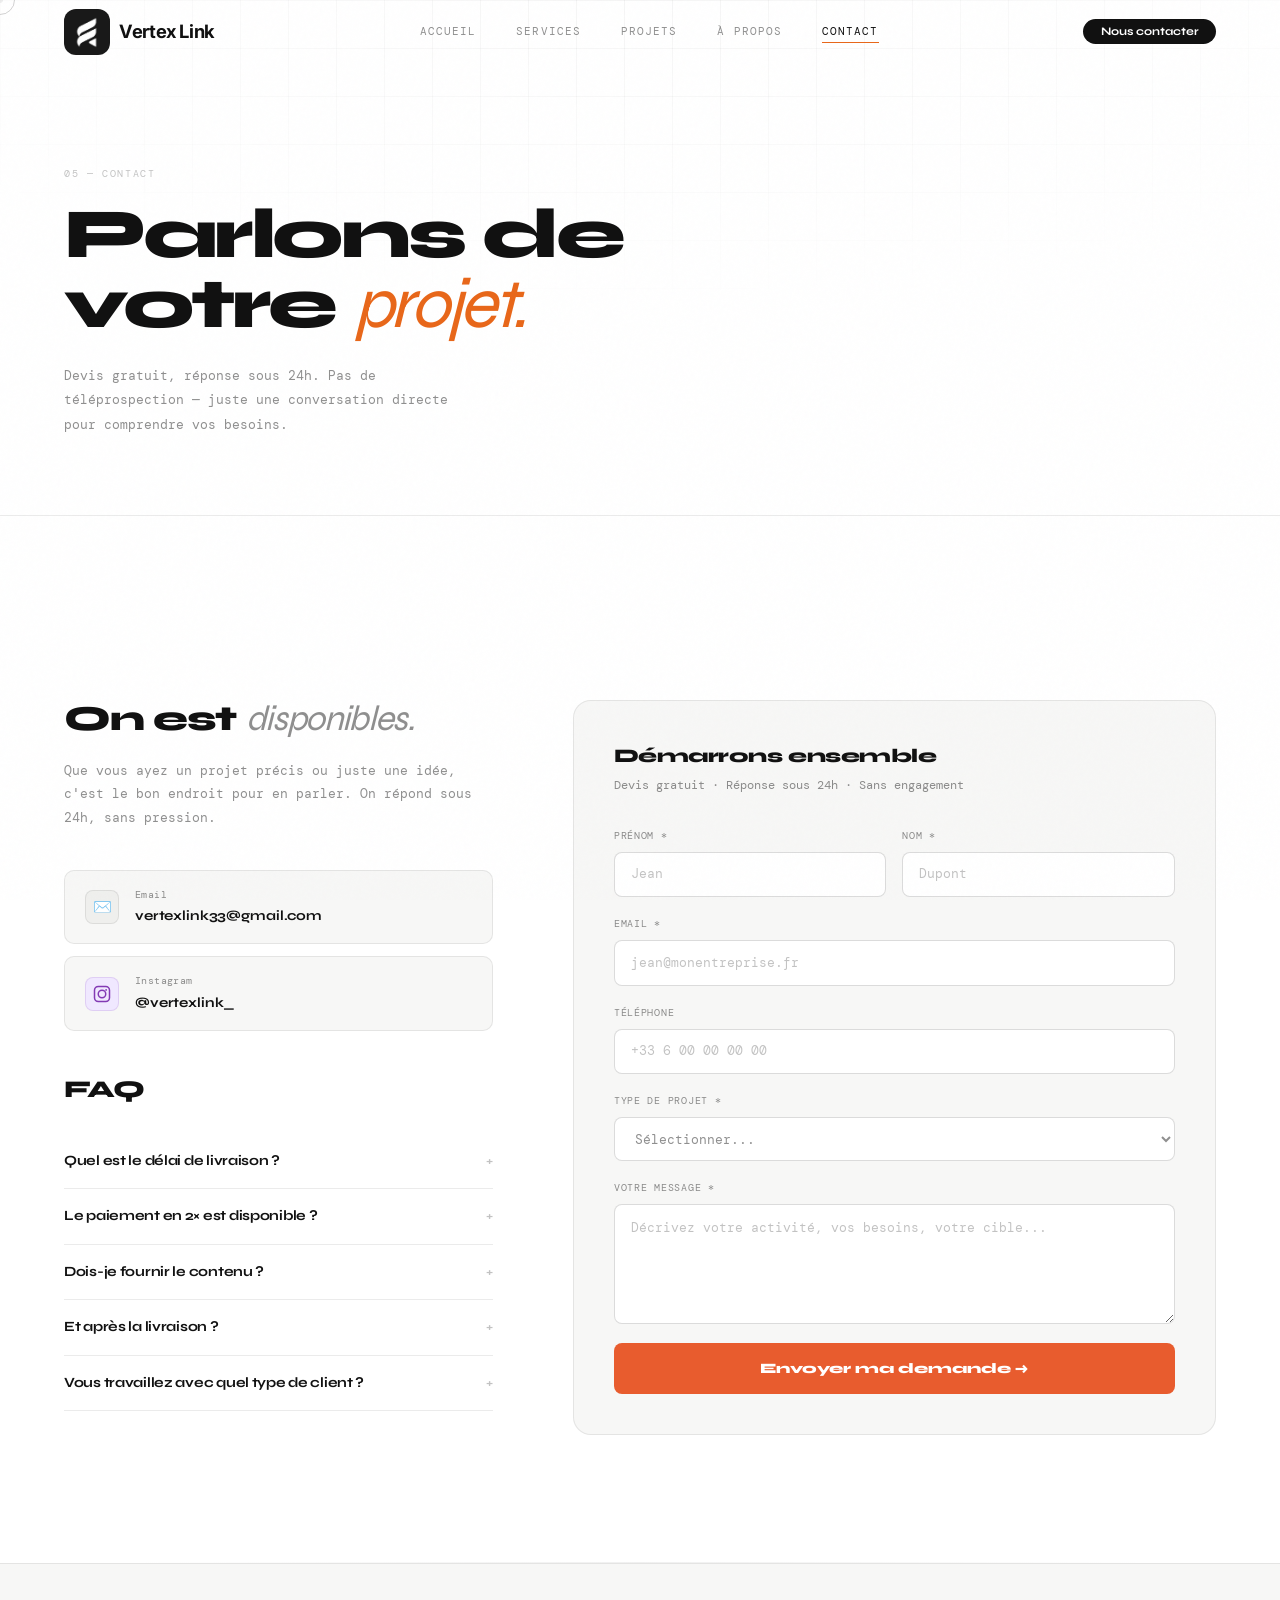
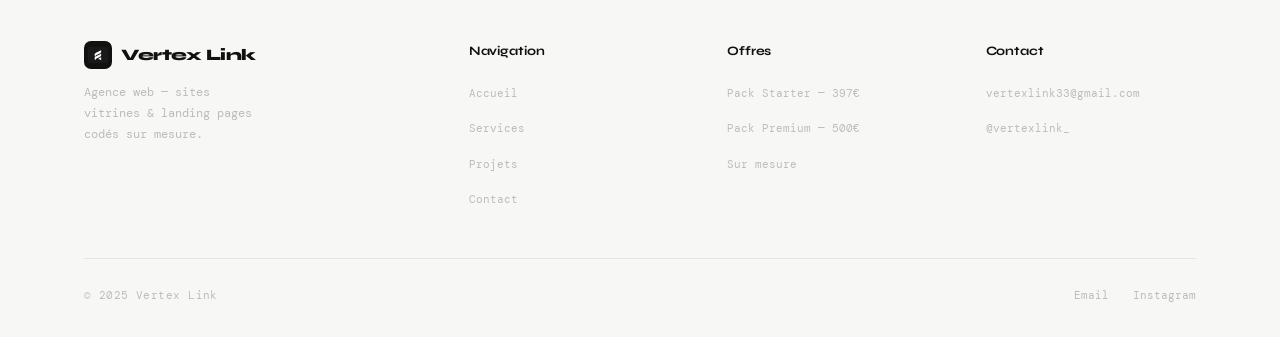
==== contact.html @ 4e8ff631 "Add files via upload" ====
<!DOCTYPE html>
<html lang="fr">
<head>
<meta charset="UTF-8">
<meta property="og:type" content="website">
<meta property="og:title" content="Contact — Vertex Link">
<meta property="og:description" content="Démarrez votre projet web. Réponse sous 24h, devis gratuit.">
<meta property="og:site_name" content="Vertex Link">
<meta name="twitter:card" content="summary">
<meta name="twitter:title" content="Contact — Vertex Link">
<link rel="icon" type="image/png" href="logo.png">
<meta name="viewport" content="width=device-width,initial-scale=1.0">
<meta name="description" content="Contact Vertex Link — Devis gratuit, réponse sous 24h. vertexlink33@gmail.com">
<title>Contact — Vertex Link</title>
<link href="https://fonts.googleapis.com/css2?family=DM+Mono:ital,wght@0,300;0,400;1,300&family=Inter:wght@600;700&family=Syne:wght@700;800&display=swap" rel="stylesheet">
<link rel="stylesheet" href="style.css">
<style>
.contact-grid { display:grid; grid-template-columns:1fr 1.5fr; gap:5rem; align-items:start; margin-top:3.5rem; }

.contact-info-title { font-family:var(--f-d); font-weight:800; font-size:clamp(1.5rem,3vw,2.2rem); letter-spacing:-.038em; line-height:1.1; color:#111; margin-bottom:1.25rem; }
.contact-info-title em { font-style:italic; font-weight:400; color:var(--muted); }
.contact-info-p { font-family:var(--f-m); font-size:.8rem; color:var(--muted); line-height:1.85; margin-bottom:2.5rem; }

.contact-links { display:flex; flex-direction:column; gap:.75rem; margin-bottom:2.5rem; }
.contact-link-item { display:flex; align-items:center; gap:1rem; padding:1rem 1.25rem; background:var(--bg2); border:1px solid var(--border); border-radius:10px; transition:border-color .2s,background .2s; color:inherit; }
.contact-link-item:hover { border-color:rgba(0,0,0,.2); background:var(--bg3); }
.cli-icon { width:34px; height:34px; border-radius:8px; background:var(--bg3); border:1px solid var(--border); display:flex; align-items:center; justify-content:center; font-size:.95rem; flex-shrink:0; }
.cli-label { font-family:var(--f-m); font-size:.64rem; color:var(--muted); letter-spacing:.04em; margin-bottom:.15rem; }
.cli-value { font-family:var(--f-d); font-weight:700; font-size:.86rem; letter-spacing:-.01em; color:#111; }

/* FAQ */
.faq-list { display:flex; flex-direction:column; margin-top:2.5rem; }
.faq-title { font-family:var(--f-d); font-weight:800; font-size:1.5rem; letter-spacing:-.04em; color:#111; margin-bottom:1.5rem; }
.faq-item { border-bottom:1px solid var(--border); }
.faq-item:first-of-type { border-top:1px solid var(--border); }
.faq-q { display:flex; align-items:center; justify-content:space-between; padding:1rem 0; font-family:var(--f-d); font-weight:700; font-size:.88rem; letter-spacing:-.02em; color:#111; cursor:none; transition:color .2s; user-select:none; }
.faq-q:hover { color:#e85c2e; }
.faq-arrow { font-size:.8rem; color:var(--faint); transition:transform .3s var(--ease); flex-shrink:0; line-height:1; }
.faq-item.open .faq-arrow { transform:rotate(45deg); }
.faq-a { font-family:var(--f-m); font-size:.78rem; color:var(--muted); line-height:1.8; overflow:hidden; max-height:0; transition:max-height .4s var(--ease),padding .3s; }
.faq-item.open .faq-a { max-height:200px; padding-bottom:1.25rem; }

/* FORM */
.form-card { background:var(--bg2); border:1px solid var(--border); border-radius:18px; padding:2.5rem; }
.form-title { font-family:var(--f-d); font-weight:800; font-size:1.2rem; letter-spacing:-.025em; color:#111; margin-bottom:.35rem; }
.form-sub { font-family:var(--f-m); font-size:.72rem; color:var(--muted); margin-bottom:2rem; }
.form-row { display:grid; grid-template-columns:1fr 1fr; gap:1rem; }
.form-group { display:flex; flex-direction:column; gap:.45rem; margin-bottom:1.2rem; }
.form-label { font-family:var(--f-m); font-size:.65rem; letter-spacing:.07em; text-transform:uppercase; color:var(--muted); }
.form-input,.form-select,.form-textarea { background:#fff; border:1px solid var(--border2); border-radius:8px; padding:.72rem 1rem; font-family:var(--f-m); font-size:.8rem; color:#111; outline:none; transition:border-color .2s,box-shadow .2s; width:100%; }
.form-input:focus,.form-select:focus,.form-textarea:focus { border-color:#e85c2e; box-shadow:0 0 0 3px rgba(0,0,0,.06); }
.form-input::placeholder,.form-textarea::placeholder { color:var(--faint); }
.form-select { color:var(--muted); }
.form-textarea { resize:vertical; min-height:120px; line-height:1.65; }
.form-submit { width:100%; padding:.875rem; font-family:var(--f-d); font-weight:800; font-size:.9rem; background:#e85c2e; color:#fff; border-radius:8px; border:none; cursor:none; transition:background .2s,transform .25s var(--ease),box-shadow .25s; }
.form-submit:hover { background:#333; transform:translateY(-2px); box-shadow:0 6px 24px rgba(0,0,0,.18); }
.form-success { display:none; text-align:center; padding:2rem; font-family:var(--f-m); font-size:.82rem; color:var(--muted); }
.form-success strong { display:block; font-family:var(--f-d); font-weight:800; font-size:1.2rem; color:#111; margin-bottom:.5rem; }

@media(max-width:860px){ .contact-grid{grid-template-columns:1fr} .form-row{grid-template-columns:1fr} }

/* ── ANIMATIONS EXTRA CONTACT ── */
.contact-link-item { opacity:0; transform:translateX(-12px); transition:opacity .55s cubic-bezier(.16,1,.3,1),transform .55s cubic-bezier(.16,1,.3,1),border-color .2s,background .2s; }
.contact-link-item.on { opacity:1; transform:none; }
.contact-link-item:nth-child(2).on { transition-delay:.12s; }
.faq-item { opacity:0; transform:translateY(8px); transition:opacity .5s ease,transform .5s ease; }
.faq-item.on { opacity:1; transform:none; }
.form-group { opacity:0; transform:translateY(10px); transition:opacity .5s ease,transform .5s ease; }
.form-group.on { opacity:1; transform:none; }
.form-card.on .form-group { opacity:1; transform:none; }
</style>
</head>
<body>
<div id="vl-cursor"></div><div id="vl-ring"></div><div id="vl-prog"></div>

<header class="nav">
  <div class="nav__inner">
    <a href="home.html" class="nav__logo"><img src="logo.png" alt="VL" style="width:46px;height:46px;object-fit:cover;border-radius:12px;display:block;"><span class="nav__logo-txt" >Vertex Link</span></a>
    <nav class="nav__links">
      <a href="home.html" class="nav__link">Accueil</a>
      <a href="services.html" class="nav__link">Services</a>
      <a href="portfolio.html" class="nav__link">Projets</a>
      <a href="a-propos.html" class="nav__link">À propos</a>
      <a href="contact.html" class="nav__link active">Contact</a>
    </nav>
    <a href="contact.html" class="nav__cta">Nous contacter</a>
    <button class="nav__burger" aria-label="Menu"><span></span><span></span><span></span></button>
  </div>
</header>
<nav class="mobile-nav">
  <a href="home.html">Accueil</a><a href="services.html">Services</a><a href="portfolio.html">Projets</a><a href="a-propos.html">À propos</a><a href="contact.html">Contact</a>
  <a href="contact.html" class="m-cta">Réserver un appel →</a>
</nav>

<div class="page-hero">
  <div class="page-hero__inner">
    <span class="page-hero__num">05 — Contact</span>
    <h1 class="page-hero__h1">
          <span class="split-wrap"><span class="split-line">Parlons de</span></span><span class="split-wrap"><span class="split-line">votre <em>projet.</em></span></span>
        </h1>
    <p class="page-hero__p" data-words>Devis gratuit, réponse sous 24h. Pas de téléprospection — juste une conversation directe pour comprendre vos besoins.</p>
  </div>
</div>

<main>
<section class="section">
  <div class="section__inner">
    <div class="contact-grid">

      <!-- INFO + FAQ -->
      <div>
        <h2 class="contact-info-title">On est <em>disponibles.</em></h2>
        <p class="contact-info-p">Que vous ayez un projet précis ou juste une idée, c'est le bon endroit pour en parler. On répond sous 24h, sans pression.</p>

        <div class="contact-links" data-r data-d="1">
          <a href="mailto:vertexlink33@gmail.com" class="contact-link-item">
            <div class="cli-icon">✉️</div>
            <div><div class="cli-label">Email</div><div class="cli-value">vertexlink33@gmail.com</div></div>
          </a>
          <a href="https://instagram.com/vertexlink_" target="_blank" class="contact-link-item">
            <div class="cli-icon" style="background:#f0e8ff;border-color:rgba(131,58,180,.15);"><svg width="18" height="18" viewBox="0 0 24 24" fill="none" stroke="#833ab4" stroke-width="2" stroke-linecap="round" stroke-linejoin="round"><rect x="2" y="2" width="20" height="20" rx="5"/><circle cx="12" cy="12" r="5"/><circle cx="17.5" cy="6.5" r="1.2" fill="#833ab4" stroke="none"/></svg></div>
            <div><div class="cli-label">Instagram</div><div class="cli-value">@vertexlink_</div></div>
          </a>
        </div>

        <!-- FAQ -->
        <div class="faq-list" data-r data-d="2">
          <div class="faq-title">FAQ</div>

          <div class="faq-item">
            <div class="faq-q">Quel est le délai de livraison ? <span class="faq-arrow">+</span></div>
            <div class="faq-a">Site vitrine livré en 14 jours, landing page en 7 jours. Le délai commence après validation du brief et de la maquette. On vous tient informé à chaque étape.</div>
          </div>

          <div class="faq-item">
            <div class="faq-q">Le paiement en 2× est disponible ? <span class="faq-arrow">+</span></div>
            <div class="faq-a">Oui, pour tous les forfaits. 50% à la commande, 50% à la livraison. Aucun frais supplémentaire, aucune surprise.</div>
          </div>

          <div class="faq-item">
            <div class="faq-q">Dois-je fournir le contenu ? <span class="faq-arrow">+</span></div>
            <div class="faq-a">Idéalement oui — textes, logo, photos si disponibles. Si vous n'avez pas de contenu, on peut vous accompagner sur le copywriting et vous conseiller sur les visuels.</div>
          </div>

          <div class="faq-item">
            <div class="faq-q">Et après la livraison ? <span class="faq-arrow">+</span></div>
            <div class="faq-a">Support inclus selon le forfait (60 jours à 6 mois). Corrections, ajustements, petites évolutions — on reste disponibles. Vous n'êtes jamais seul face à votre site.</div>
          </div>

          <div class="faq-item">
            <div class="faq-q">Vous travaillez avec quel type de client ? <span class="faq-arrow">+</span></div>
            <div class="faq-a">Artisans, commerçants, professions libérales, startups, créateurs de contenu. Si vous avez une activité à mettre en valeur en ligne, on peut travailler ensemble.</div>
          </div>
        </div>
      </div>

      <!-- FORM -->
      <div class="form-card" data-r data-d="2">
        <div class="form-title">Démarrons ensemble</div>
        <p class="form-sub">Devis gratuit · Réponse sous 24h · Sans engagement</p>

        <form id="contact-form" action="https://formspree.io/f/mnjbqzqw" method="POST">
          <div class="form-row">
            <div class="form-group"><label class="form-label">Prénom *</label><input class="form-input" type="text" name="prenom" placeholder="Jean" required></div>
            <div class="form-group"><label class="form-label">Nom *</label><input class="form-input" type="text" name="nom" placeholder="Dupont" required></div>
          </div>
          <div class="form-group"><label class="form-label">Email *</label><input class="form-input" type="email" name="email" placeholder="jean@monentreprise.fr" required></div>
          <div class="form-group"><label class="form-label">Téléphone</label><input class="form-input" type="tel" name="telephone" placeholder="+33 6 00 00 00 00"></div>
          <div class="form-group">
            <label class="form-label">Type de projet *</label>
            <select class="form-select" name="projet" required>
              <option value="" disabled selected>Sélectionner...</option>
              <option>Site vitrine — Pack Starter (397€)</option>
              <option>Site vitrine — Pack Premium (500€)</option>
              <option>Projet sur mesure</option>
              <option>Landing page</option>
              <option>Refonte de site existant</option>
            </select>
          </div>
          <div class="form-group"><label class="form-label">Votre message *</label><textarea class="form-textarea" name="message" placeholder="Décrivez votre activité, vos besoins, votre cible..." required></textarea></div>
          <button type="submit" class="form-submit">Envoyer ma demande →</button>
        </form>
        <div class="form-success" id="form-success">
          <strong>✓ Message envoyé !</strong>
          On vous répond sous 24h. Merci de votre confiance.
        </div>
      </div>

    </div>
  </div>
</section>
</main>

<footer class="footer">
  <div class="footer__inner">
    <div class="footer__top">
      <div><div class="footer__logo"><img src="logo.png" alt="VL" style="width:28px;height:28px;object-fit:contain;background:#111;border-radius:7px;padding:4px;">Vertex Link</div><p class="footer__desc">Agence web — sites vitrines &amp; landing pages codés sur mesure.</p></div>
      <div class="footer__col"><h3 class="footer__col-title">Navigation</h3><ul><li><a href="home.html">Accueil</a></li><li><a href="services.html">Services</a></li><li><a href="portfolio.html">Projets</a></li><li><a href="contact.html">Contact</a></li></ul></div>
      <div class="footer__col"><h3 class="footer__col-title">Offres</h3><ul><li><a href="services.html">Pack Starter — 397€</a></li><li><a href="services.html">Pack Premium — 500€</a></li><li><a href="services.html">Sur mesure</a></li></ul></div>
      <div class="footer__col"><h3 class="footer__col-title">Contact</h3><ul><li><a href="mailto:vertexlink33@gmail.com">vertexlink33@gmail.com</a></li><li><a href="https://instagram.com/vertexlink_" target="_blank">@vertexlink_</a></li></ul></div>
    </div>
    <div class="footer__bottom"><p class="footer__copy">© 2025 Vertex Link</p><div class="footer__social"><a href="mailto:vertexlink33@gmail.com">Email</a><a href="https://instagram.com/vertexlink_" target="_blank">Instagram</a></div></div>
  </div>
</footer>

<script src="shared.js"></script>
<script>
(function(){
  const io=new IntersectionObserver(entries=>entries.forEach(e=>{ if(e.isIntersecting){e.target.classList.add('on');io.unobserve(e.target);} }),{threshold:.08});
  document.querySelectorAll('.eyebrow,.h2,.contact-link-item,.faq-item,.form-card').forEach(el=>io.observe(el));
  document.querySelectorAll('.contact-link-item').forEach((el,i)=>el.style.transitionDelay=(i*.12)+'s');
  document.querySelectorAll('.faq-item').forEach((el,i)=>el.style.transitionDelay=(i*.07)+'s');
  // Form groups stagger
  const fcard=document.querySelector('.form-card');
  if(fcard) new IntersectionObserver(entries=>entries.forEach(e=>{
    if(!e.isIntersecting)return;
    e.target.querySelectorAll('.form-group').forEach((el,i)=>setTimeout(()=>el.classList.add('on'),i*70+200));
    e.target.classList.add('on');
  }),{threshold:.1}).observe(fcard);

  // FAQ
  document.querySelectorAll('.faq-item').forEach(item=>{
    item.querySelector('.faq-q').addEventListener('click',()=>{
      const open=item.classList.contains('open');
      document.querySelectorAll('.faq-item').forEach(i=>i.classList.remove('open'));
      if(!open) item.classList.add('open');
    });
  });

  // FORM
  const form=document.getElementById('contact-form');
  const success=document.getElementById('form-success');
  if(form) form.addEventListener('submit',async(e)=>{
    e.preventDefault();
    const btn=form.querySelector('.form-submit');
    btn.textContent='Envoi...'; btn.disabled=true;
    try {
      const res=await fetch(form.action,{method:'POST',body:new FormData(form),headers:{Accept:'application/json'}});
      if(res.ok){ form.style.display='none'; success.style.display='block'; }
      else { btn.textContent='Erreur — Réessayez'; btn.disabled=false; }
    } catch { btn.textContent='Erreur réseau'; btn.disabled=false; }
  });
})();
</script>
</body>
</html>
---- style.css ----
/* ============================================================
   VERTEX LINK — Design System v4
   White · Black · Syne + DM Mono
   ============================================================ */

@import url('https://fonts.googleapis.com/css2?family=Syne:wght@400;600;700;800&family=DM+Mono:ital,wght@0,300;0,400;1,300&display=swap');

*, *::before, *::after { margin:0; padding:0; box-sizing:border-box; }
html { scroll-behavior:smooth; }
img, svg { display:block; max-width:100%; }
a { text-decoration:none; color:inherit; }
ul, ol { list-style:none; }
button { cursor:none; border:none; background:none; font:inherit; }
input, textarea, select { font:inherit; }
* { cursor:none !important; }

:root {
  --bg:      #FFFFFF;
  --bg2:     #F7F7F6;
  --bg3:     #EFEFED;
  --border:  rgba(0,0,0,.08);
  --border2: rgba(0,0,0,.14);
  --ink:     #111111;
  --muted:   rgba(0,0,0,.44);
  --faint:   rgba(0,0,0,.24);
  --acc:     #E8671A;
  --acc-lt:  #F07828;
  --acc-dim: rgba(232,103,26,.1);
  --f-d: 'Syne', sans-serif;
  --f-m: 'DM Mono', monospace;
  --nav-h: 64px;
  --pad:   clamp(1.5rem, 5vw, 5rem);
  --max:   1240px;
  --ease:  cubic-bezier(.16,1,.3,1);
}

body {
  font-family: var(--f-d);
  background: var(--bg);
  color: var(--ink);
  -webkit-font-smoothing: antialiased;
  overflow-x: hidden;
  line-height: 1.6;
}
body::after {
  content:''; position:fixed; inset:0; z-index:9997; pointer-events:none;
  background-image:url("data:image/svg+xml,%3Csvg viewBox='0 0 256 256' xmlns='http://www.w3.org/2000/svg'%3E%3Cfilter id='n'%3E%3CfeTurbulence type='fractalNoise' baseFrequency='.9' numOctaves='4' stitchTiles='stitch'/%3E%3C/filter%3E%3Crect width='100%25' height='100%25' filter='url(%23n)' opacity='.02'/%3E%3C/svg%3E");
  mix-blend-mode:multiply;
}

/* CURSOR */
#vl-cursor { position:fixed; width:6px; height:6px; background:#111; border-radius:50%; pointer-events:none; z-index:99999; transform:translate(-50%,-50%); mix-blend-mode:difference; }
#vl-ring { position:fixed; width:30px; height:30px; border:1px solid rgba(0,0,0,.18); border-radius:50%; pointer-events:none; z-index:99998; transform:translate(-50%,-50%); transition:width .3s var(--ease),height .3s var(--ease); }
#vl-cursor.h { width:4px; height:4px; }
#vl-ring.h { width:44px; height:44px; border-color:rgba(0,0,0,.4); }
#vl-prog { position:fixed; top:0; left:0; height:1.5px; width:0%; background:var(--acc); z-index:10001; transition:width .08s linear; }

/* NAV */
.nav { position:fixed; top:0; left:0; right:0; height:var(--nav-h); padding:0 var(--pad); z-index:1000; transition:background .4s,border-color .4s,backdrop-filter .4s; border-bottom:1px solid transparent; }
.nav.scrolled { background:rgba(255,255,255,.92); backdrop-filter:blur(20px) saturate(1.8); -webkit-backdrop-filter:blur(20px) saturate(1.8); border-color:var(--border); }
.nav__inner { max-width:var(--max); width:100%; height:100%; margin:0 auto; display:flex; align-items:center; justify-content:space-between; }
.nav__logo { display:flex; align-items:center; gap:9px; }
.nav__logo-txt { font-family:"Inter",sans-serif; font-weight:700; font-size:1.15rem; letter-spacing:-.02em; color:#111; line-height:1; }
.nav__links { display:flex; align-items:center; gap:2.5rem; }
.nav__link { font-family:var(--f-m); font-size:.67rem; letter-spacing:.1em; text-transform:uppercase; color:var(--muted); transition:color .2s; position:relative; }
.nav__link::after { content:''; position:absolute; bottom:-3px; left:0; width:0; height:1.5px; background:var(--acc); transition:width .28s var(--ease); }
.nav__link:hover { color:#111; }
.nav__link:hover::after,.nav__link.active::after { width:100%; }
.nav__link.active { color:#111; }
.nav__cta { font-family:var(--f-d); font-weight:700; font-size:.72rem; letter-spacing:-.01em; color:#fff; background:#111; padding:.42rem 1.1rem; border-radius:100px; transition:transform .3s var(--ease),box-shadow .3s; display:inline-flex; align-items:center; white-space:nowrap; line-height:1; }
.nav__cta:hover { transform:translateY(-1px); box-shadow:0 4px 18px rgba(0,0,0,.18); }

.nav__burger { display:none; flex-direction:column; gap:5px; padding:4px; }
.nav__burger span { display:block; width:22px; height:1.5px; background:#111; transition:transform .3s,opacity .3s; }
.nav__burger.open span:nth-child(1) { transform:translateY(6.5px) rotate(45deg); }
.nav__burger.open span:nth-child(2) { opacity:0; }
.nav__burger.open span:nth-child(3) { transform:translateY(-6.5px) rotate(-45deg); }

.mobile-nav { display:none; position:fixed; top:var(--nav-h); left:0; right:0; background:#fff; border-bottom:1px solid var(--border); padding:1.5rem var(--pad) 2rem; flex-direction:column; gap:0; z-index:999; box-shadow:0 16px 40px rgba(0,0,0,.07); }
.mobile-nav.open { display:flex; }
.mobile-nav a { font-family:var(--f-d); font-weight:700; font-size:1.1rem; letter-spacing:-.02em; color:var(--muted); padding:.9rem 0; border-bottom:1px solid var(--border); transition:color .2s; }
.mobile-nav a:hover { color:#111; }
.mobile-nav .m-cta { color:#111 !important; border:none; padding-top:1.25rem; }

/* LAYOUT */
.section { padding:clamp(5rem,10vw,9rem) var(--pad); position:relative; }
.section--alt { background:var(--bg2); }
.section__inner { max-width:var(--max); margin:0 auto; }

/* EYEBROW + H2 */
.eyebrow {
  font-family:var(--f-m); font-size:.62rem; letter-spacing:.14em; text-transform:uppercase; color:var(--muted);
  display:flex; align-items:center; gap:.6rem; margin-bottom:1.25rem;
  opacity:0; transform:translateY(10px); transition:opacity .6s var(--ease),transform .6s var(--ease);
}
.eyebrow::before { content:''; width:16px; height:1px; background:var(--acc); flex-shrink:0; }
.eyebrow.on { opacity:1; transform:none; }
.h2 {
  font-family:var(--f-d); font-weight:800; font-size:clamp(1.9rem,4vw,3.4rem);
  letter-spacing:-.045em; line-height:1.04; color:#111; margin-bottom:2rem;
  opacity:0; transform:translateY(14px); transition:opacity .7s var(--ease) .08s,transform .7s var(--ease) .08s;
}
.h2.on { opacity:1; transform:none; }
.h2 em { font-style:italic; font-weight:400; color:var(--acc); }

/* BUTTONS */
.btn {
  display:inline-flex; align-items:center; gap:.5rem;
  font-family:var(--f-d); font-weight:700; font-size:.82rem; letter-spacing:-.01em;
  padding:.75rem 1.6rem; border-radius:100px; position:relative; overflow:hidden;
  transition:transform .3s var(--ease),box-shadow .3s; white-space:nowrap;
}
.btn .arr { transition:transform .3s var(--ease); }
.btn:hover .arr { transform:translateX(4px); }
.btn:hover { transform:translateY(-2px); }
.btn--dark { background:#111; color:#fff; box-shadow:0 2px 0 rgba(0,0,0,.3); }
.btn--dark:hover { box-shadow:0 6px 24px rgba(0,0,0,.2); }
.btn--ghost { background:transparent; color:#111; border:1.5px solid rgba(0,0,0,.15); }
.btn--ghost:hover { border-color:#111; background:rgba(0,0,0,.03); }

/* PAGE HERO (pages secondaires — fond blanc) */
.page-hero {
  padding:calc(var(--nav-h) + clamp(3.5rem,8vw,7rem)) var(--pad) clamp(3rem,6vw,5.5rem);
  border-bottom:1px solid var(--border); position:relative; overflow:hidden; background:var(--bg);
}
.page-hero::before {
  content:''; position:absolute; inset:0;
  background-image:linear-gradient(rgba(0,0,0,.038) 1px,transparent 1px),linear-gradient(90deg,rgba(0,0,0,.038) 1px,transparent 1px);
  background-size:48px 48px;
  mask-image:radial-gradient(ellipse 80% 70% at 50% 0%,black,transparent 85%);
  -webkit-mask-image:radial-gradient(ellipse 80% 70% at 50% 0%,black,transparent 85%);
}
.page-hero__inner { max-width:var(--max); margin:0 auto; position:relative; z-index:1; }
.page-hero__num { font-family:var(--f-m); font-size:.64rem; letter-spacing:.16em; text-transform:uppercase; color:var(--faint); margin-bottom:1rem; display:block; }
.page-hero__h1 {
  font-family:var(--f-d); font-weight:800; font-size:clamp(2.6rem,5.5vw,5rem);
  letter-spacing:-.048em; line-height:1; color:#111; margin-bottom:1.5rem;
}
.page-hero__h1 em { font-style:italic; font-weight:400; color:var(--acc); }
.page-hero__p { font-family:var(--f-m); font-size:.84rem; color:var(--muted); line-height:1.85; max-width:48ch; }

/* MARQUEE */
.marquee { overflow:hidden; border-top:1px solid var(--border); border-bottom:1px solid var(--border); padding:1rem 0; }
.marquee-track { display:flex; width:max-content; animation:mq 34s linear infinite; }
.marquee:hover .marquee-track { animation-play-state:paused; }
.marquee-item { font-family:var(--f-m); font-size:.65rem; letter-spacing:.1em; text-transform:uppercase; color:rgba(0,0,0,.3); padding:0 2.5rem; white-space:nowrap; display:flex; align-items:center; gap:2.5rem; }
.marquee-dot { width:3px; height:3px; border-radius:50%; background:rgba(0,0,0,.2); }
@keyframes mq { to { transform:translateX(-50%); } }

/* SCORE BARS */
.score-wrap { display:flex; flex-direction:column; gap:.6rem; }
.score-row { display:flex; align-items:center; gap:.75rem; }
.score-lbl { font-family:var(--f-m); font-size:.64rem; color:var(--muted); width:80px; flex-shrink:0; }
.score-bar { flex:1; height:3px; background:rgba(0,0,0,.07); border-radius:2px; overflow:hidden; }
.score-fill { height:100%; width:0; background:var(--acc); border-radius:2px; transition:width 1.2s var(--ease); }
.score-val { font-family:var(--f-m); font-size:.64rem; color:#111; min-width:2.5rem; text-align:right; }

/* FOOTER */
.footer { border-top:1px solid var(--border); background:var(--bg2); }
.footer__inner { max-width:var(--max); margin:0 auto; padding:clamp(3rem,6vw,5rem) var(--pad) 2rem; }
.footer__top { display:grid; grid-template-columns:1.6fr repeat(3,1fr); gap:3rem; padding-bottom:3rem; border-bottom:1px solid var(--border); margin-bottom:1.75rem; }
.footer__logo { display:flex; align-items:center; gap:9px; font-family:var(--f-d); font-weight:800; font-size:1rem; letter-spacing:-.03em; color:#111; margin-bottom:.875rem; }
.footer__desc { font-family:var(--f-m); font-size:.72rem; color:var(--faint); line-height:1.8; max-width:26ch; }
.footer__col-title { font-family:var(--f-d); font-weight:700; font-size:.8rem; color:#111; letter-spacing:-.01em; margin-bottom:1.1rem; }
.footer__col ul { display:flex; flex-direction:column; gap:.6rem; }
.footer__col a { font-family:var(--f-m); font-size:.7rem; color:var(--faint); transition:color .2s; }
.footer__col a:hover { color:#111; }
.footer__bottom { display:flex; align-items:center; justify-content:space-between; flex-wrap:wrap; gap:1rem; }
.footer__copy { font-family:var(--f-m); font-size:.68rem; color:var(--faint); letter-spacing:.04em; }
.footer__social { display:flex; gap:1.5rem; }
.footer__social a { font-family:var(--f-m); font-size:.68rem; color:var(--faint); transition:color .2s; }
.footer__social a:hover { color:#111; }

/* TAG */
.tag { font-family:var(--f-m); font-size:.6rem; letter-spacing:.07em; text-transform:uppercase; padding:.22rem .65rem; border:1px solid var(--border); border-radius:100px; color:var(--muted); }

/* RESPONSIVE */
@media(max-width:1024px) { :root { --pad:2.5rem; } }
@media(max-width:768px) {
  :root { --pad:1.5rem; }
  .nav__links,.nav__cta { display:none; }
  .nav__burger { display:flex; }
  .footer__top { grid-template-columns:1fr 1fr; gap:2rem; }
}
@media(max-width:480px) { .footer__top { grid-template-columns:1fr; } }

/* ============================================================
   ANIMATIONS GLOBALES — toutes pages
   ============================================================ */

/* ── DATA-REVEAL générique ── */
[data-r] {
  opacity: 0;
  transform: translateY(22px);
  transition: opacity .7s cubic-bezier(.16,1,.3,1), transform .7s cubic-bezier(.16,1,.3,1);
}
[data-r].on { opacity: 1; transform: none; }
[data-r][data-d="1"] { transition-delay: .1s; }
[data-r][data-d="2"] { transition-delay: .2s; }
[data-r][data-d="3"] { transition-delay: .3s; }
[data-r][data-d="4"] { transition-delay: .4s; }

/* ── SPLIT LINES (titres pages secondaires) ── */
.split-wrap { overflow: hidden; }
.split-line {
  display: block;
  transform: translateY(110%);
  transition: transform .9s cubic-bezier(.16,1,.3,1);
}
.split-line.on { transform: translateY(0); }
.split-line:nth-child(2) { transition-delay: .12s; }
.split-line:nth-child(3) { transition-delay: .24s; }

/* ── NAV LINKS — underline slide ── */
.nav__link::after { transition: width .3s cubic-bezier(.16,1,.3,1); }

/* ── FOOTER — fade in depuis bas ── */
.footer__col, .footer__logo, .footer__desc {
  opacity: 0; transform: translateY(16px);
  transition: opacity .6s cubic-bezier(.16,1,.3,1), transform .6s cubic-bezier(.16,1,.3,1);
}
.footer__col.on, .footer__logo.on, .footer__desc.on { opacity: 1; transform: none; }

/* ── PAGE HERO — numéro + h1 + p ── */
.page-hero__num {
  opacity: 0; transform: translateY(8px);
  transition: opacity .5s ease .1s, transform .5s var(--ease) .1s;
}
.page-hero__num.on { opacity: 1; transform: none; }
.page-hero__h1 {
  opacity: 0;
  transition: opacity .01s; /* géré par split-line */
}
.page-hero__h1.on { opacity: 1; }
.page-hero__p {
  opacity: 0; transform: translateY(12px);
  transition: opacity .6s ease .55s, transform .6s var(--ease) .55s;
}
.page-hero__p.on { opacity: 1; transform: none; }

/* ── HOVER LIENS NAV — couleur glisse ── */
.nav__link { transition: color .2s, letter-spacing .3s cubic-bezier(.16,1,.3,1); }
.nav__link:hover { letter-spacing: .12em; }

/* ── BOUTONS — shimmer au hover ── */
.btn::before {
  content: '';
  position: absolute; top: 0; left: -100%; width: 50%; height: 100%;
  background: linear-gradient(90deg, transparent, rgba(255,255,255,.12), transparent);
  transition: left .5s ease;
  pointer-events: none;
}
.btn:hover::before { left: 150%; }

/* ── BORDER SCAN — ligne qui glisse en bas de section ── */
.section::after {
  content: '';
  position: absolute; bottom: 0; left: 10%; right: 10%; height: 1px;
  background: linear-gradient(90deg, transparent, rgba(0,0,0,.06), transparent);
}

/* ── MARQUEE — items apparaissent en fade au load ── */
.marquee { opacity: 0; transition: opacity .8s ease .3s; }
.marquee.on { opacity: 1; }

/* ── COUNTER number — clip reveal ── */
.stat-num {
  clip-path: inset(0 0 0 0);
  transition: transform .35s cubic-bezier(.16,1,.3,1), clip-path .4s ease;
}

/* ── TAG hover ── */
.tag { transition: border-color .2s, color .2s, transform .25s cubic-bezier(.16,1,.3,1); }
.tag:hover { border-color: rgba(0,0,0,.25); color: #111; transform: translateY(-1px); }

/* ── SCROLL PROGRESS COLOR ── */
#vl-prog { transition: width .06s linear; }

/* ── CURSOR trail ── */
#vl-ring { transition: left .12s cubic-bezier(.16,1,.3,1), top .12s cubic-bezier(.16,1,.3,1), width .3s var(--ease), height .3s var(--ease); }

/* ============================================================
   ANIMATIONS PULSOR-STYLE
   clip-path reveal · word-by-word · line draw · no tilt/shimmer
   ============================================================ */

/* Supprimer tilt et shimmer (trop flashy vs Pulsor) */
.btn::before { display:none !important; }

/* ── WORD REVEAL — chaque mot monte individuellement ── */
.words-wrap { overflow:hidden; }
.word {
  display:inline-block;
  transform:translateY(105%);
  opacity:0;
  transition:transform .8s cubic-bezier(.16,1,.3,1), opacity .01s;
}
.word.on {
  transform:translateY(0);
  opacity:1;
}

/* ── CLIP PATH REVEAL — section apparaît en wipe ── */
.clip-reveal {
  clip-path: inset(0 100% 0 0);
  transition: clip-path 1s cubic-bezier(.16,1,.3,1);
}
.clip-reveal.on { clip-path: inset(0 0% 0 0); }

/* ── LINE DRAW — bordure qui se dessine ── */
.line-draw {
  position:relative;
}
.line-draw::after {
  content:'';
  position:absolute; bottom:0; left:0;
  width:0; height:1px; background:#111;
  transition:width .9s cubic-bezier(.16,1,.3,1);
}
.line-draw.on::after { width:100%; }

/* ── COUNTER FLIP — chiffres qui "flippent" ── */
@keyframes flipIn {
  0%   { transform:translateY(-60%) rotateX(90deg); opacity:0; }
  100% { transform:translateY(0) rotateX(0deg); opacity:1; }
}
.stat.on .stat-num {
  animation:flipIn .6s cubic-bezier(.16,1,.3,1) both;
}
.stat:nth-child(2).on .stat-num { animation-delay:.1s; }
.stat:nth-child(3).on .stat-num { animation-delay:.2s; }
.stat:nth-child(4).on .stat-num { animation-delay:.3s; }

/* ── HERO — texte par mots (index) ── */
.hero__h1 .li {
  /* déjà géré par translateY(110%) */
}

/* ── MARQUEE hover — item bold ── */
.marquee-item:hover { color:#111; font-weight:400; }

/* ── NAV — pas de letter-spacing hover (trop Pulsor épuré) ── */
.nav__link:hover { letter-spacing:.1em; }

/* ── SECTION COUNTER — chiffres style Pulsor ── */
.stat-num {
  perspective:400px;
  transform-style:preserve-3d;
}

/* ── FEAT — fade + slide simple ── */
.feat {
  opacity: 0 !important;
  transform: translateY(20px) !important;
  transition: opacity .65s cubic-bezier(.16,1,.3,1), transform .65s cubic-bezier(.16,1,.3,1), background .25s !important;
}
.feat.on { opacity: 1 !important; transform: none !important; }
.feat:nth-child(2).on { transition-delay:.1s; }
.feat:nth-child(3).on { transition-delay:.2s; }

/* ── PAGE HERO H1 — slide-up pur ── */
.page-hero__h1 { opacity:1 !important; }
.split-line {
  display:block;
  transform:translateY(110%);
  transition:transform .9s cubic-bezier(.16,1,.3,1);
}
.split-line.on { transform:translateY(0); }
.split-line:nth-child(2) { transition-delay:.14s; }
.split-line:nth-child(3) { transition-delay:.28s; }

/* ── FOOTER — fade simple ── */
.footer__col, .footer__logo, .footer__desc {
  opacity:0; transform:translateY(12px);
  transition:opacity .55s cubic-bezier(.16,1,.3,1), transform .55s cubic-bezier(.16,1,.3,1);
}
.footer__col.on,.footer__logo.on,.footer__desc.on { opacity:1; transform:none; }

/* ── PROOF BAR — ligne qui grandit (Pulsor-style) ── */
.hero__proof {
  position:relative;
}
.hero__proof::before {
  content:'';
  position:absolute; top:0; left:0;
  width:0; height:1px; background:rgba(0,0,0,.07);
  transition:width 1.2s cubic-bezier(.16,1,.3,1) .8s;
}
.hero__proof.on::before { width:100%; }
/* cacher l'ancien border-top */
.hero__proof { border-top:none !important; padding-top:1.5rem; }

/* ── CTA BAND — fade simple ── */
.cta-band {
  opacity:0;
  transform:translateY(16px);
  transition:opacity .8s cubic-bezier(.16,1,.3,1), transform .8s cubic-bezier(.16,1,.3,1);
}
.cta-band.on { opacity:1; transform:none; }

/* ── BADGE H1 ── */
.ln--badge { position: relative; }
.h1-badge {
  position: absolute;
  top: 0;
  left: calc(100% + .3em);
  background: #111;
  color: #fff;
  font-family: var(--f-d);
  font-style: italic;
  font-weight: 700;
  font-size: clamp(.55rem, 1vw, .78rem);
  letter-spacing: .01em;
  padding: .28em .65em;
  border-radius: 5px;
  white-space: nowrap;
  opacity: 0;
  transform: translateY(4px);
  animation: vlu .6s cubic-bezier(.16,1,.3,1) .55s forwards;
  pointer-events: none;
}
@media(max-width:768px){
  .h1-badge { position:static; display:inline-block; vertical-align:super; margin-left:.3em; font-size:.55rem; }
}
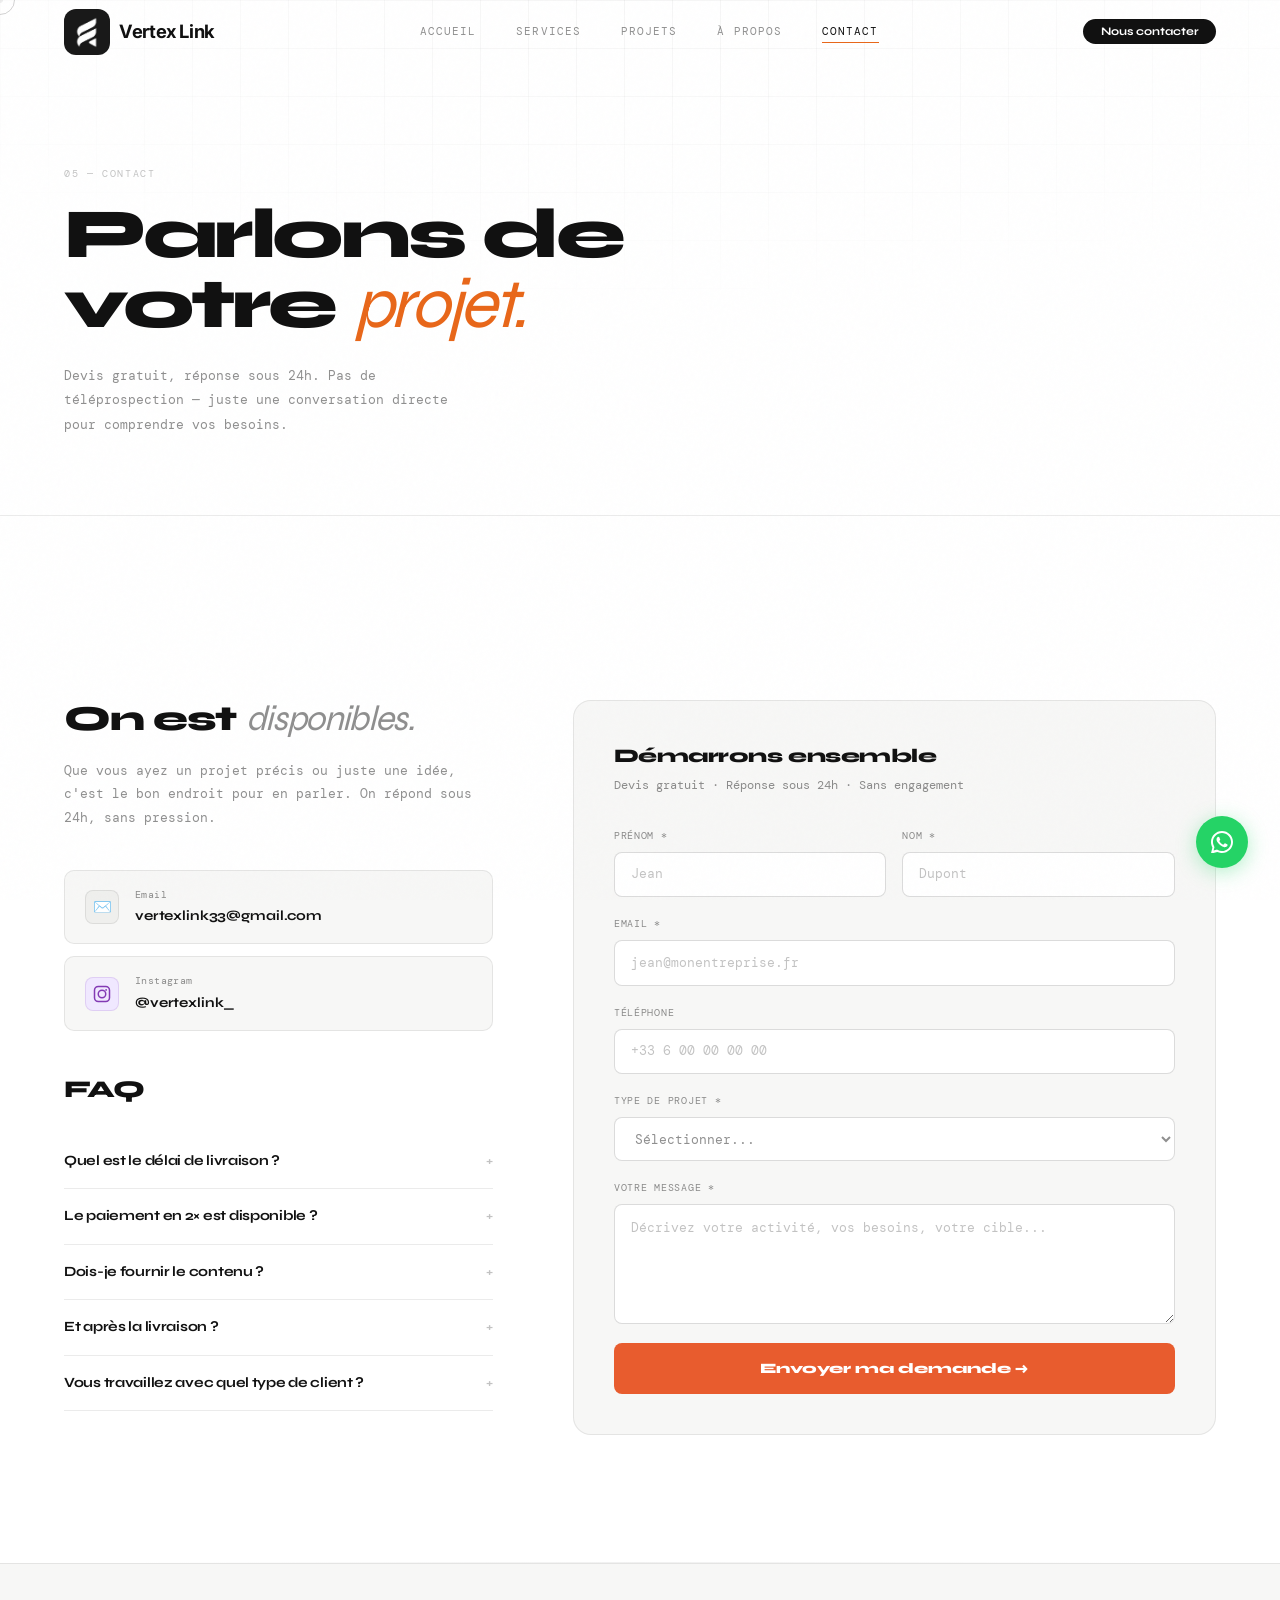
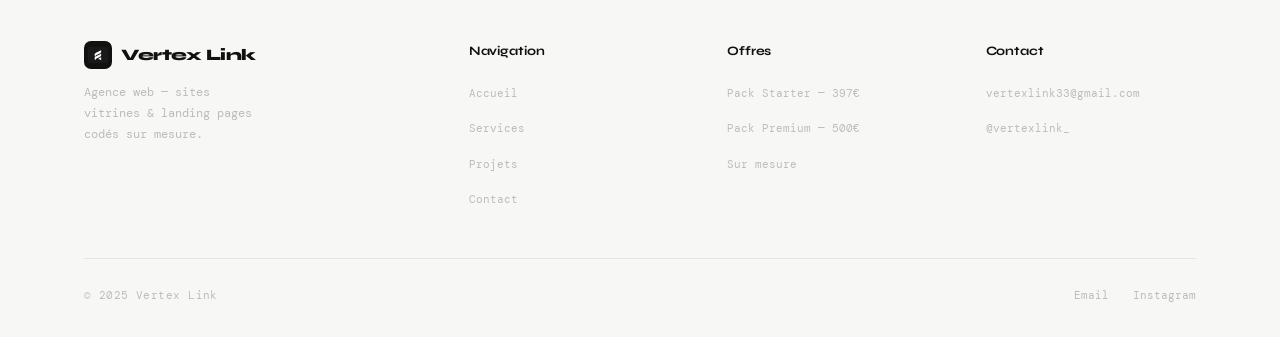
==== commit 89c89b15: "Add files via upload" ====
--- a/contact.html
+++ b/contact.html
@@ -68,6 +68,31 @@
 .form-group { opacity:0; transform:translateY(10px); transition:opacity .5s ease,transform .5s ease; }
 .form-group.on { opacity:1; transform:none; }
 .form-card.on .form-group { opacity:1; transform:none; }
+
+/* ── WHATSAPP BUTTON ── */
+#wa-btn {
+  position: fixed;
+  bottom: 2rem;
+  right: 2rem;
+  width: 52px;
+  height: 52px;
+  background: #25D366;
+  border-radius: 50%;
+  display: flex;
+  align-items: center;
+  justify-content: center;
+  box-shadow: 0 4px 20px rgba(37,211,102,.4);
+  z-index: 9999;
+  transition: transform .3s cubic-bezier(.16,1,.3,1), box-shadow .3s;
+  text-decoration: none;
+}
+#wa-btn:hover {
+  transform: scale(1.1) translateY(-2px);
+  box-shadow: 0 8px 28px rgba(37,211,102,.5);
+}
+@media(max-width:600px){
+  #wa-btn { bottom: 1.2rem; right: 1.2rem; width:46px; height:46px; }
+}
 </style>
 </head>
 <body>
@@ -242,5 +267,36 @@
   });
 })();
 </script>
+
+<!-- WhatsApp flottant -->
+<a href="https://wa.me/33781971786" target="_blank" id="wa-btn" aria-label="WhatsApp">
+  <svg width="22" height="22" viewBox="0 0 24 24" fill="white">
+    <path d="M17.472 14.382c-.297-.149-1.758-.867-2.03-.967-.273-.099-.471-.148-.67.15-.197.297-.767.966-.94 1.164-.173.199-.347.223-.644.075-.297-.15-1.255-.463-2.39-1.475-.883-.788-1.48-1.761-1.653-2.059-.173-.297-.018-.458.13-.606.134-.133.298-.347.446-.52.149-.174.198-.298.298-.497.099-.198.05-.371-.025-.52-.075-.149-.669-1.612-.916-2.207-.242-.579-.487-.5-.669-.51-.173-.008-.371-.01-.57-.01-.198 0-.52.074-.792.372-.272.297-1.04 1.016-1.04 2.479 0 1.462 1.065 2.875 1.213 3.074.149.198 2.096 3.2 5.077 4.487.709.306 1.262.489 1.694.625.712.227 1.36.195 1.871.118.571-.085 1.758-.719 2.006-1.413.248-.694.248-1.289.173-1.413-.074-.124-.272-.198-.57-.347z"/>
+    <path d="M12 0C5.373 0 0 5.373 0 12c0 2.135.562 4.14 1.541 5.876L.057 23.886a.5.5 0 00.611.612l6.089-1.459A11.945 11.945 0 0012 24c6.627 0 12-5.373 12-12S18.627 0 12 0zm0 21.9a9.866 9.866 0 01-5.031-1.378l-.361-.214-3.741.897.934-3.658-.235-.375A9.867 9.867 0 012.1 12C2.1 6.533 6.533 2.1 12 2.1c5.467 0 9.9 4.433 9.9 9.9 0 5.467-4.433 9.9-9.9 9.9z"/>
+  </svg>
+</a>
+
+<style>
+#wa-btn {
+  position: fixed;
+  bottom: 2rem;
+  right: 2rem;
+  width: 52px;
+  height: 52px;
+  background: #25D366;
+  border-radius: 50%;
+  display: flex;
+  align-items: center;
+  justify-content: center;
+  z-index: 9999;
+  box-shadow: 0 4px 20px rgba(37,211,102,.35);
+  transition: transform .3s cubic-bezier(.16,1,.3,1), box-shadow .3s;
+  cursor: none !important;
+}
+#wa-btn:hover {
+  transform: scale(1.1) translateY(-2px);
+  box-shadow: 0 8px 28px rgba(37,211,102,.5);
+}
+</style>
 </body>
 </html>
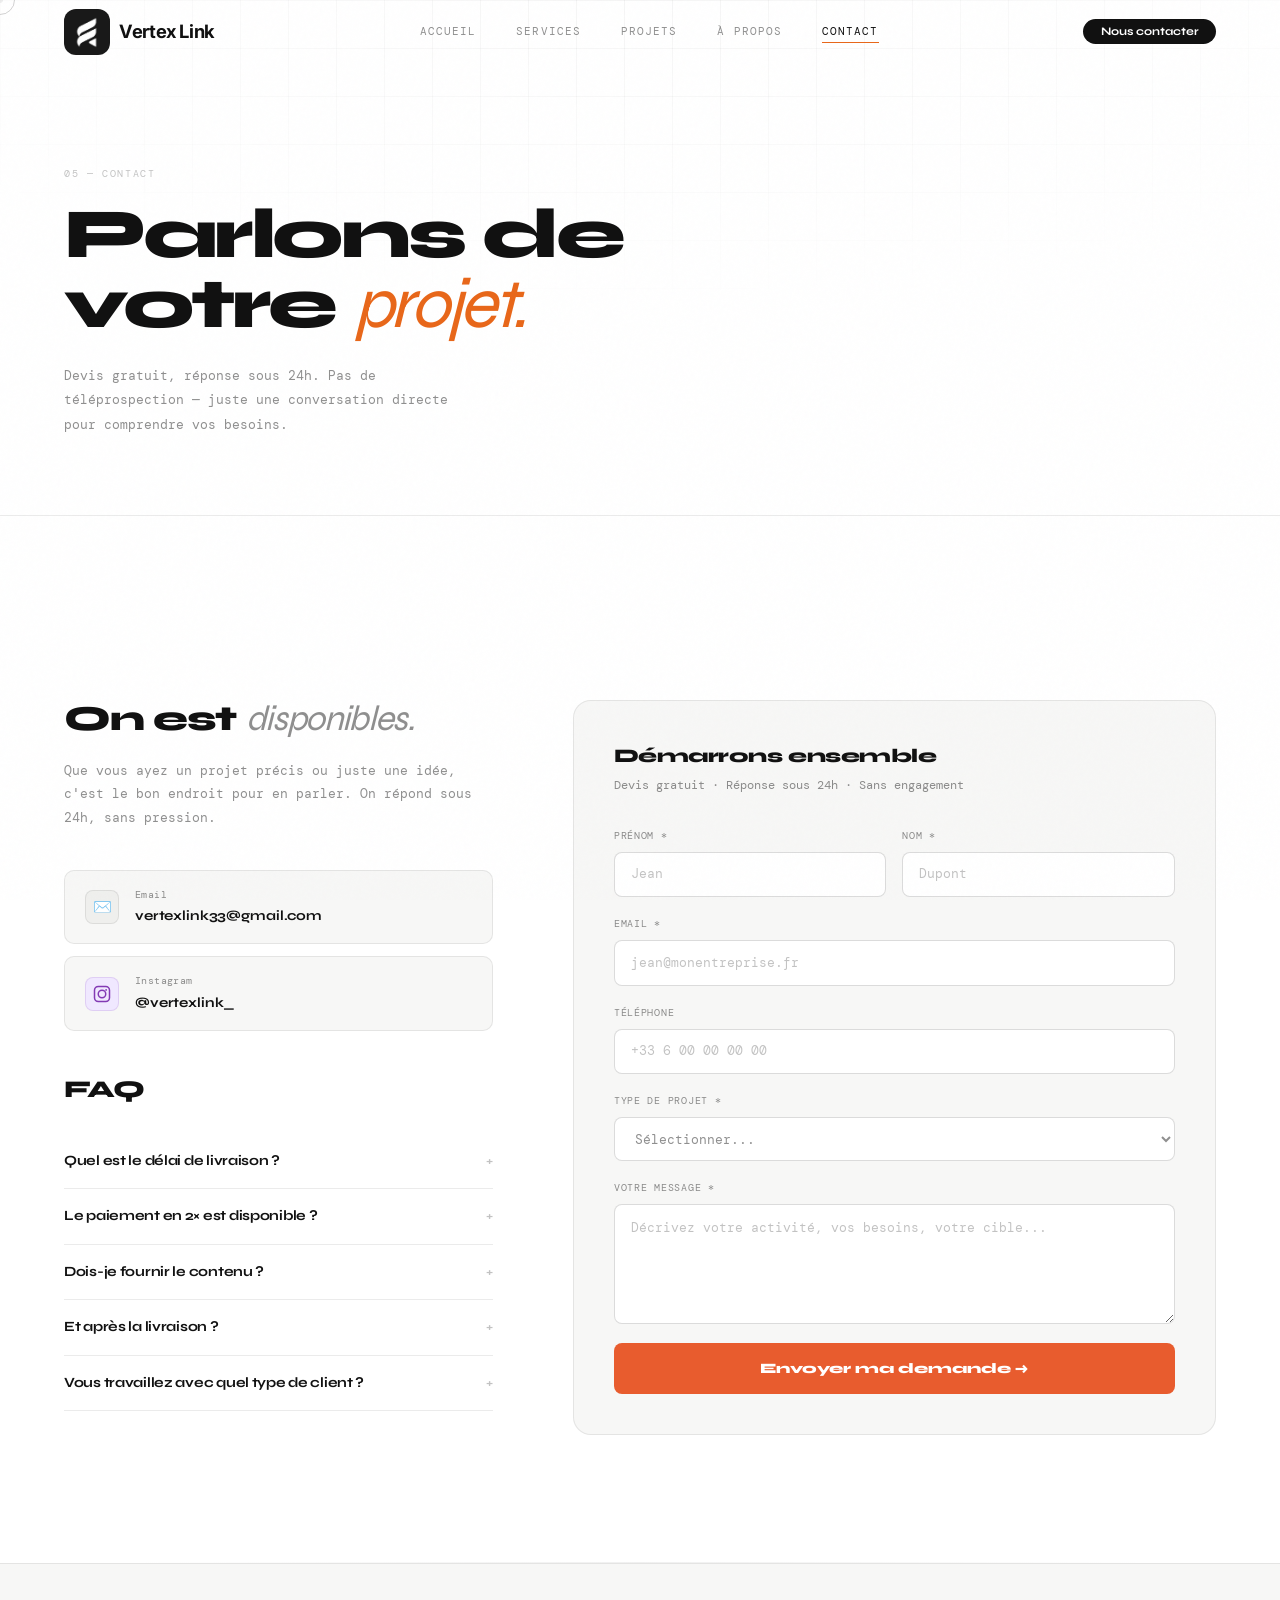
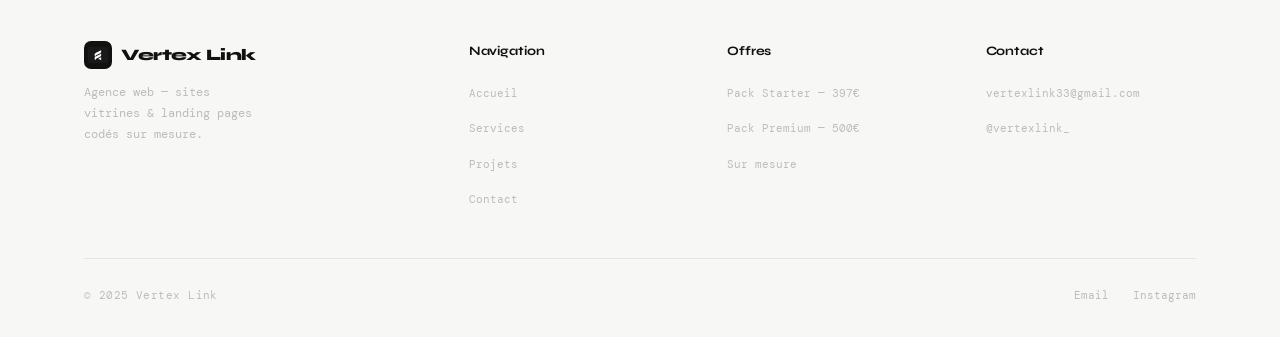
==== commit 54d8e91d: "Add files via upload" ====
--- a/contact.html
+++ b/contact.html
@@ -68,31 +68,6 @@
 .form-group { opacity:0; transform:translateY(10px); transition:opacity .5s ease,transform .5s ease; }
 .form-group.on { opacity:1; transform:none; }
 .form-card.on .form-group { opacity:1; transform:none; }
-
-/* ── WHATSAPP BUTTON ── */
-#wa-btn {
-  position: fixed;
-  bottom: 2rem;
-  right: 2rem;
-  width: 52px;
-  height: 52px;
-  background: #25D366;
-  border-radius: 50%;
-  display: flex;
-  align-items: center;
-  justify-content: center;
-  box-shadow: 0 4px 20px rgba(37,211,102,.4);
-  z-index: 9999;
-  transition: transform .3s cubic-bezier(.16,1,.3,1), box-shadow .3s;
-  text-decoration: none;
-}
-#wa-btn:hover {
-  transform: scale(1.1) translateY(-2px);
-  box-shadow: 0 8px 28px rgba(37,211,102,.5);
-}
-@media(max-width:600px){
-  #wa-btn { bottom: 1.2rem; right: 1.2rem; width:46px; height:46px; }
-}
 </style>
 </head>
 <body>
@@ -154,7 +129,7 @@
 
           <div class="faq-item">
             <div class="faq-q">Quel est le délai de livraison ? <span class="faq-arrow">+</span></div>
-            <div class="faq-a">Site vitrine livré en 14 jours, landing page en 7 jours. Le délai commence après validation du brief et de la maquette. On vous tient informé à chaque étape.</div>
+            <div class="faq-a">Site vitrine livré en 7 jours, landing page en 5 jours. Le délai commence après validation du brief et de la maquette. On vous tient informé à chaque étape.</div>
           </div>
 
           <div class="faq-item">
@@ -267,36 +242,5 @@
   });
 })();
 </script>
-
-<!-- WhatsApp flottant -->
-<a href="https://wa.me/33781971786" target="_blank" id="wa-btn" aria-label="WhatsApp">
-  <svg width="22" height="22" viewBox="0 0 24 24" fill="white">
-    <path d="M17.472 14.382c-.297-.149-1.758-.867-2.03-.967-.273-.099-.471-.148-.67.15-.197.297-.767.966-.94 1.164-.173.199-.347.223-.644.075-.297-.15-1.255-.463-2.39-1.475-.883-.788-1.48-1.761-1.653-2.059-.173-.297-.018-.458.13-.606.134-.133.298-.347.446-.52.149-.174.198-.298.298-.497.099-.198.05-.371-.025-.52-.075-.149-.669-1.612-.916-2.207-.242-.579-.487-.5-.669-.51-.173-.008-.371-.01-.57-.01-.198 0-.52.074-.792.372-.272.297-1.04 1.016-1.04 2.479 0 1.462 1.065 2.875 1.213 3.074.149.198 2.096 3.2 5.077 4.487.709.306 1.262.489 1.694.625.712.227 1.36.195 1.871.118.571-.085 1.758-.719 2.006-1.413.248-.694.248-1.289.173-1.413-.074-.124-.272-.198-.57-.347z"/>
-    <path d="M12 0C5.373 0 0 5.373 0 12c0 2.135.562 4.14 1.541 5.876L.057 23.886a.5.5 0 00.611.612l6.089-1.459A11.945 11.945 0 0012 24c6.627 0 12-5.373 12-12S18.627 0 12 0zm0 21.9a9.866 9.866 0 01-5.031-1.378l-.361-.214-3.741.897.934-3.658-.235-.375A9.867 9.867 0 012.1 12C2.1 6.533 6.533 2.1 12 2.1c5.467 0 9.9 4.433 9.9 9.9 0 5.467-4.433 9.9-9.9 9.9z"/>
-  </svg>
-</a>
-
-<style>
-#wa-btn {
-  position: fixed;
-  bottom: 2rem;
-  right: 2rem;
-  width: 52px;
-  height: 52px;
-  background: #25D366;
-  border-radius: 50%;
-  display: flex;
-  align-items: center;
-  justify-content: center;
-  z-index: 9999;
-  box-shadow: 0 4px 20px rgba(37,211,102,.35);
-  transition: transform .3s cubic-bezier(.16,1,.3,1), box-shadow .3s;
-  cursor: none !important;
-}
-#wa-btn:hover {
-  transform: scale(1.1) translateY(-2px);
-  box-shadow: 0 8px 28px rgba(37,211,102,.5);
-}
-</style>
 </body>
 </html>
